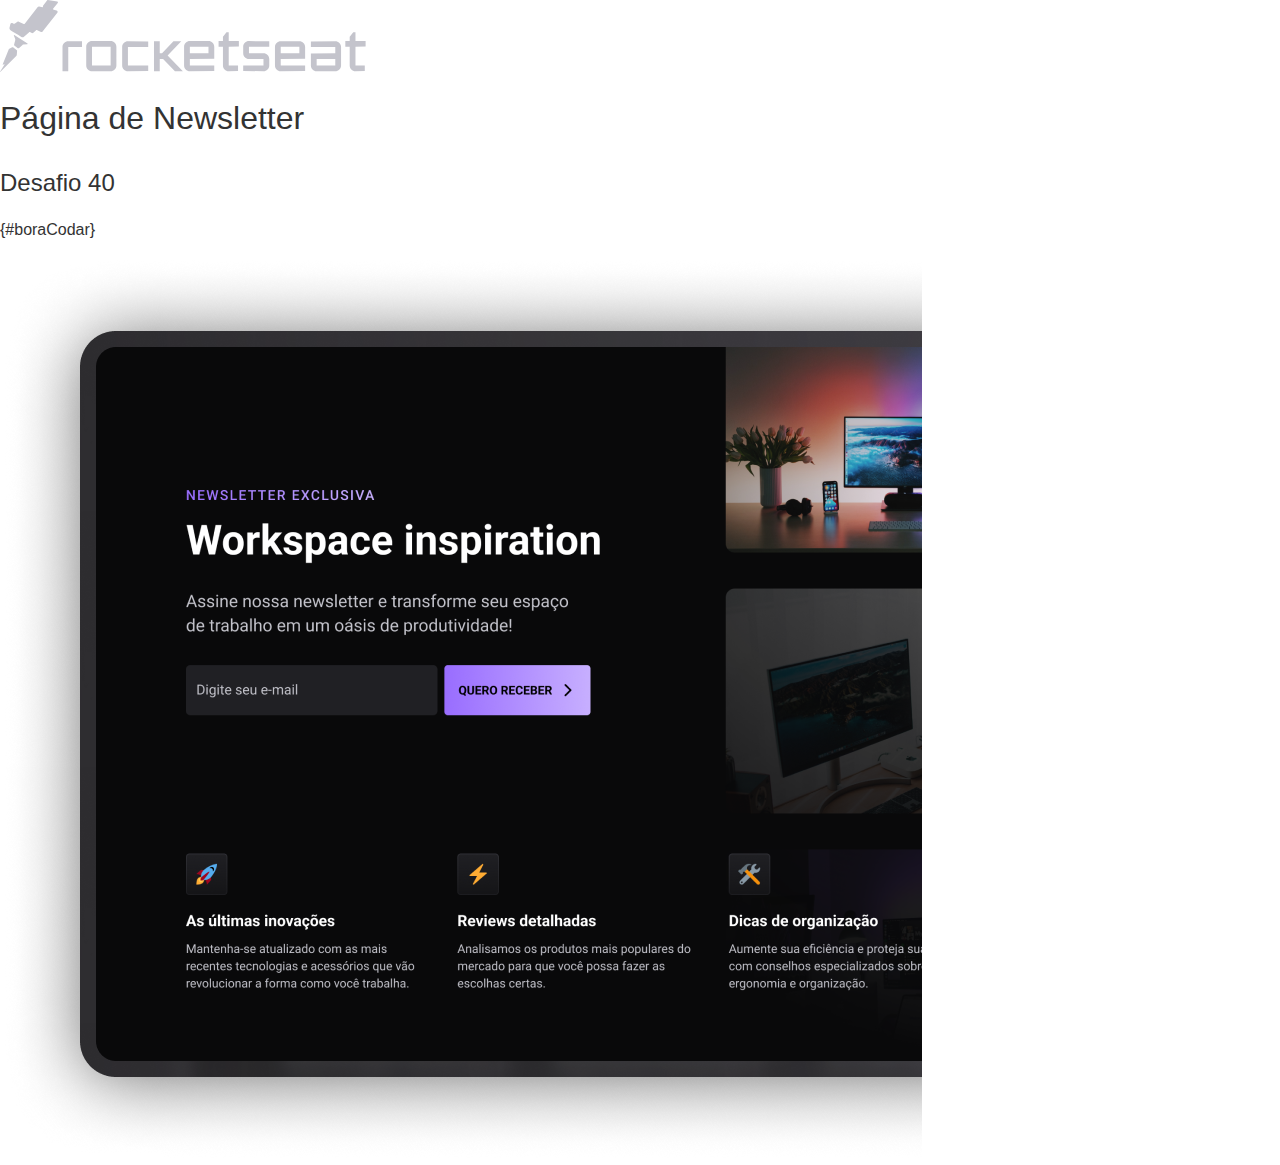
==== index.html @ 13a37bc6 "feat: update HTMLStructure" ====
<!DOCTYPE html>
<html lang="en">
<head>
    <meta charset="UTF-8">
    <meta name="viewport" content="width=device-width, initial-scale=1.0">
    <title>Newsletter - Desafio 40 (Community)</title>
    <link rel="stylesheet" href="./assets/css/index.css">
</head>
<body>
    <main>
        <Secttion class="cover">
            <div class="col">
                <div class="logo">
                    <svg xmlns="http://www.w3.org/2000/svg" width="58" height="72" viewBox="0 0 58 72" fill="none">
                        <path d="M57.2499 1.40093L47.8796 0.0147489C47.6024 -0.0406986 47.3251 0.0701895 47.2143 0.181084L43.2222 5.39314C42.945 5.72582 42.8895 6.1694 43.0004 6.55754C43.1113 6.94567 42.7786 7.27836 42.3905 7.22291L39.1192 6.50209C38.6202 6.39119 38.0658 6.55755 37.7331 7.00113L24.7589 23.6353C24.5371 23.968 24.0935 24.0789 23.7054 23.9126L18.7708 21.6947C18.3272 21.4729 17.8282 21.5283 17.4401 21.8056L14.9451 23.5244C14.5569 23.8017 14.0025 23.8571 13.5589 23.6353L12.3391 23.0254C11.5629 22.6373 10.6203 23.0809 10.3985 23.9126L9.51141 27.8493C9.28963 28.7919 9.67775 29.7346 10.5094 30.2336L12.3946 31.398L18.4381 35.113L21.3767 36.9427C22.2084 37.4418 23.2619 37.3308 23.9827 36.7209L28.9173 32.396C29.3054 32.0634 29.9153 31.9525 30.3589 32.2297L31.8559 33.006C32.3549 33.2832 32.9648 33.1723 33.3529 32.7842L35.848 30.4554C36.2361 30.0672 36.846 30.0118 37.2895 30.2336L41.0044 31.9525C41.5588 32.2297 42.2242 32.0634 42.6123 31.5643L44.3311 29.3464L57.3607 12.6568C57.9706 11.8805 57.5825 10.7161 56.5845 10.4943L53.7014 9.82893C53.0915 9.71804 52.8142 8.94178 53.2578 8.4982L57.7489 2.898C58.1924 2.23264 57.9152 1.51183 57.2499 1.40093Z" fill="#C4C4CC"/>
                        <path d="M14.2797 35.002C14.0025 34.8356 13.7253 35.1129 13.8362 35.3901L15.2223 39.0496C15.3332 39.3269 15.3332 39.6041 15.2777 39.8814L14.0579 44.6498C14.0025 44.9825 14.1134 45.3152 14.3352 45.4815L17.8282 48.1985C18.1609 48.4203 18.6045 48.4203 18.8817 48.143L22.5411 44.9271C22.7629 44.7607 23.0401 44.6498 23.2619 44.5944L27.4203 44.1508C27.6975 44.0954 27.8084 43.7072 27.5312 43.5409L14.2797 35.002Z" fill="#C4C4CC"/>
                        <path d="M13.0599 47.3113C12.8381 47.145 12.5054 47.0895 12.2282 47.2004L9.28961 48.642C9.12327 48.6975 9.01237 48.8638 8.90148 49.0302L2.63616 64.5C2.63616 64.5555 2.63616 64.5554 2.63616 64.6109C2.69161 64.6663 2.74705 64.7218 2.85794 64.7218L4.29952 64.1673C4.35497 64.1673 4.41041 64.1673 4.46585 64.1673C4.5213 64.2228 4.57675 64.3337 4.5213 64.3891L0.030222 71.7636C-0.0806688 71.93 0.141118 72.0963 0.252008 71.93L16.4975 55.6284C16.6638 55.4621 16.7193 55.2958 16.7747 55.074L17.1074 50.8599C17.1074 50.5827 16.9965 50.3609 16.8302 50.1946L13.0599 47.3113Z" fill="#C4C4CC"/>
                      </svg>
                      <svg xmlns="http://www.w3.org/2000/svg" width="304" height="40" viewBox="0 0 304 40" fill="none">
                        <path fill-rule="evenodd" clip-rule="evenodd" d="M303.617 14.5739L293.471 14.7403V33.4261H302.786V38.9154L293.471 39.1926C290.255 39.1926 287.704 36.5866 287.704 33.4261V14.7403L283.324 14.7957V9.02921H287.704V4.64887L291.253 0.268524H293.471V9.08466H303.617V14.5739ZM164.505 0.324004H166.723V9.08471H176.869V14.574L166.723 14.7403V33.4815H176.037V38.9709L166.723 39.2481C163.507 39.2481 160.956 36.6421 160.956 33.4815V14.7958L156.576 14.8512V9.08471H160.956V4.70436L164.505 0.324004ZM54.3904 14.8512V24.1663V33.4815C54.3904 36.6974 51.7845 39.248 48.6241 39.248H39.3092H29.9944C26.7786 39.248 24.2281 36.642 24.2281 33.4815V24.1663V14.8512C24.2281 11.6352 26.834 9.08465 29.9944 9.08465H39.3092H48.6241C51.8399 9.08465 54.3904 11.6907 54.3904 14.8512ZM48.6241 33.4815V24.1663V14.8512H39.3092H29.9944V24.1663V33.4815H39.3092H48.6241ZM0.497437 14.9069C0.497437 11.691 3.10337 9.1404 6.26375 9.1404H13.139H20.0142V14.9069H13.139H6.26375V27.1054V39.3038H0.497437V27.1054V14.9069ZM65.9229 9.1404C62.7625 9.1404 60.1566 11.691 60.1566 14.9069V24.2221V33.5373C60.1566 36.6978 62.7071 39.3038 65.9229 39.3038L86.2159 39.0265V33.5373H65.9229V24.2221V14.9069H86.2159V9.41764L65.9229 9.1404ZM111.444 9.1404H119.261L105.622 23.5013L120.869 39.2483H112.941L101.075 27.0499H100.632H97.7486V39.2483H91.9823V24.1666V9.1404H97.7486V21.2834H100.022L111.444 9.1404ZM127.855 33.4815V27.0496L152.251 26.7724V21.2831V14.8512C152.251 11.6907 149.701 9.08465 146.485 9.08465H137.17H127.855C124.695 9.08465 122.089 11.6352 122.089 14.8512V24.1663V33.4815C122.089 36.642 124.64 39.248 127.855 39.248L152.251 38.9708V33.4815H127.855ZM127.855 14.8512H137.17H146.485V21.2831H140.053H127.855V14.8512ZM207.253 27.0496C207.253 23.8891 204.703 21.2831 201.487 21.2831H194.223H186.96V14.8512H207.253V9.36188L186.96 9.08465C183.8 9.08465 181.194 11.6352 181.194 14.8512V21.2831C181.194 24.4436 183.744 27.0496 186.96 27.0496H194.223H201.487V33.4815H181.194V38.9708L201.487 39.248C204.647 39.248 207.253 36.6974 207.253 33.4815V27.0496ZM228.045 9.1404H237.36C240.576 9.1404 243.126 11.691 243.126 14.9069V21.3388V26.8281L218.73 27.1054V33.5373H243.126V39.0265L218.73 39.3038C215.514 39.3038 212.964 36.6978 212.964 33.5373V24.2221V14.9069C212.964 11.691 215.57 9.1404 218.73 9.1404H228.045ZM218.73 14.8515V21.2834H237.36V14.8515H228.045H218.73ZM273.289 9.1404L248.893 9.41764V14.9069H273.289V21.3388L248.893 21.6161V27.1054V33.5373C248.893 36.6978 251.443 39.3038 254.659 39.3038H263.974H273.289C276.449 39.3038 279.055 36.7532 279.055 33.5373V24.2221V14.9069C279 11.691 276.449 9.1404 273.289 9.1404ZM273.289 33.4818H263.974H254.659V27.0499H273.289V33.4818Z" fill="#C4C4CC"/>
                      </svg>
                    <h2></h2>
                </div>
                <div class="title">
                    <h1>Página de Newsletter</h1>
                    <h2>Desafio 40</h2>
                </div>
                <div class="tag">
                    <p>{#boraCodar}</p>
                </div>
            </div>
            <div class="col">
                <img src="./assets/img/Image.png" alt="" srcset="">
            </div>
        </Secttion>

    </main>
</body>
</html>
---- assets/css/index.css ----
/* CSS reset */

* {
    margin: 0;
    padding: 0;
    box-sizing: border-box;
  }
  
  html, body {
    font-size: 16px;
    font-family: sans-serif;
    color: #333;
  }
  
  h1, h2, h3, h4, h5, h6 {
    font-family: inherit;
    font-weight: inherit;
    margin: 0 0 1em 0;
  }
  
  p {
    margin: 0 0 1em 0;
  }
  
  ul, ol {
    list-style: none;
    padding: 0;
  }
  
  li {
    margin: 0 0 1em 0;
  }
  
  a {
    text-decoration: none;
    color: inherit;
  }
  
  img {
    max-width: 100%;
    height: auto;
  }
  
  @import url("./cover.css");
  @import url("./about.css");
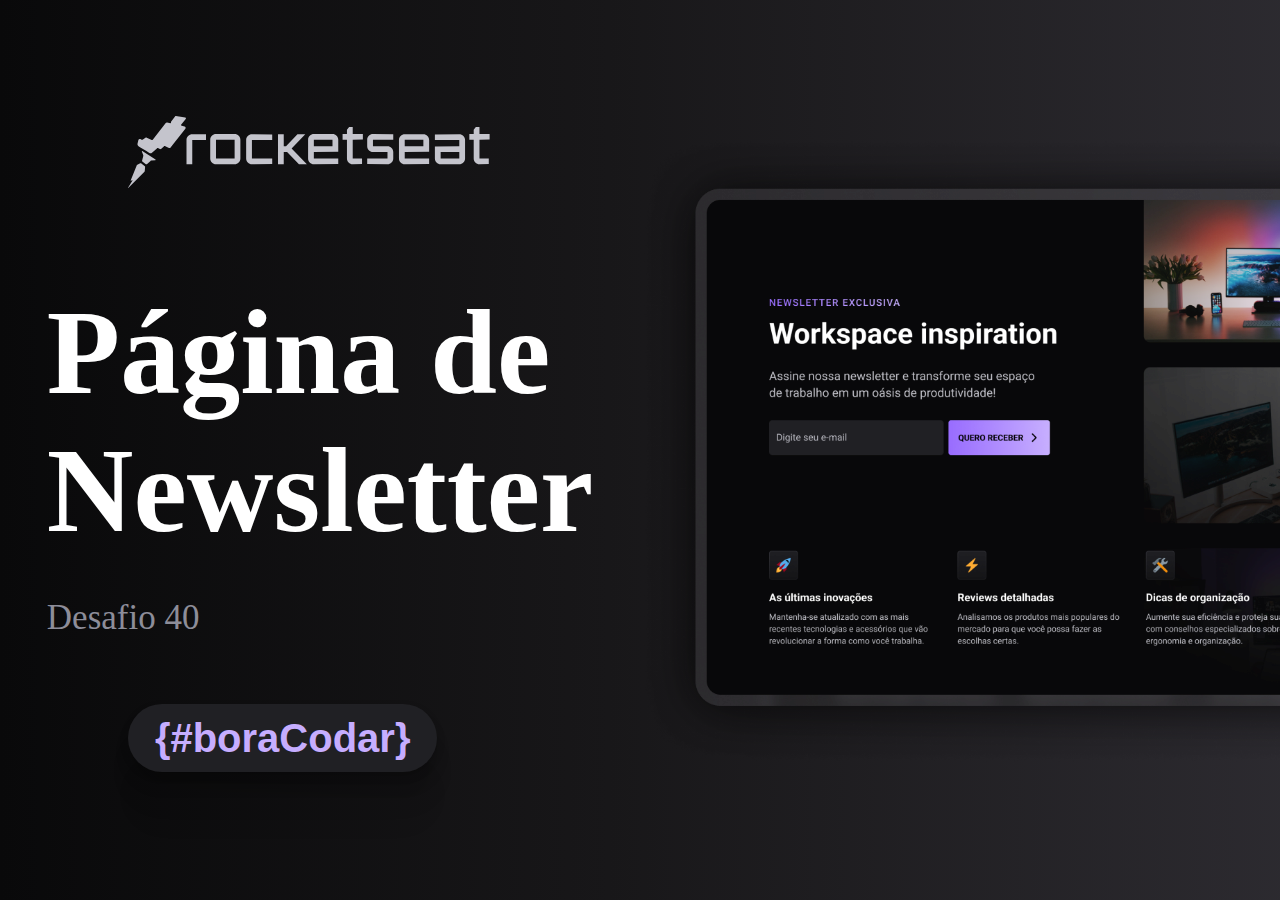
==== commit 897c05b4: "Merge pull request #3 from RodriguesFundo/feat/cover-CSS" ====
--- a/index.html
+++ b/index.html
@@ -8,31 +8,38 @@
 </head>
 <body>
     <main>
-        <Secttion class="cover">
+        <section class="cover">
             <div class="col">
-                <div class="logo">
-                    <svg xmlns="http://www.w3.org/2000/svg" width="58" height="72" viewBox="0 0 58 72" fill="none">
-                        <path d="M57.2499 1.40093L47.8796 0.0147489C47.6024 -0.0406986 47.3251 0.0701895 47.2143 0.181084L43.2222 5.39314C42.945 5.72582 42.8895 6.1694 43.0004 6.55754C43.1113 6.94567 42.7786 7.27836 42.3905 7.22291L39.1192 6.50209C38.6202 6.39119 38.0658 6.55755 37.7331 7.00113L24.7589 23.6353C24.5371 23.968 24.0935 24.0789 23.7054 23.9126L18.7708 21.6947C18.3272 21.4729 17.8282 21.5283 17.4401 21.8056L14.9451 23.5244C14.5569 23.8017 14.0025 23.8571 13.5589 23.6353L12.3391 23.0254C11.5629 22.6373 10.6203 23.0809 10.3985 23.9126L9.51141 27.8493C9.28963 28.7919 9.67775 29.7346 10.5094 30.2336L12.3946 31.398L18.4381 35.113L21.3767 36.9427C22.2084 37.4418 23.2619 37.3308 23.9827 36.7209L28.9173 32.396C29.3054 32.0634 29.9153 31.9525 30.3589 32.2297L31.8559 33.006C32.3549 33.2832 32.9648 33.1723 33.3529 32.7842L35.848 30.4554C36.2361 30.0672 36.846 30.0118 37.2895 30.2336L41.0044 31.9525C41.5588 32.2297 42.2242 32.0634 42.6123 31.5643L44.3311 29.3464L57.3607 12.6568C57.9706 11.8805 57.5825 10.7161 56.5845 10.4943L53.7014 9.82893C53.0915 9.71804 52.8142 8.94178 53.2578 8.4982L57.7489 2.898C58.1924 2.23264 57.9152 1.51183 57.2499 1.40093Z" fill="#C4C4CC"/>
-                        <path d="M14.2797 35.002C14.0025 34.8356 13.7253 35.1129 13.8362 35.3901L15.2223 39.0496C15.3332 39.3269 15.3332 39.6041 15.2777 39.8814L14.0579 44.6498C14.0025 44.9825 14.1134 45.3152 14.3352 45.4815L17.8282 48.1985C18.1609 48.4203 18.6045 48.4203 18.8817 48.143L22.5411 44.9271C22.7629 44.7607 23.0401 44.6498 23.2619 44.5944L27.4203 44.1508C27.6975 44.0954 27.8084 43.7072 27.5312 43.5409L14.2797 35.002Z" fill="#C4C4CC"/>
-                        <path d="M13.0599 47.3113C12.8381 47.145 12.5054 47.0895 12.2282 47.2004L9.28961 48.642C9.12327 48.6975 9.01237 48.8638 8.90148 49.0302L2.63616 64.5C2.63616 64.5555 2.63616 64.5554 2.63616 64.6109C2.69161 64.6663 2.74705 64.7218 2.85794 64.7218L4.29952 64.1673C4.35497 64.1673 4.41041 64.1673 4.46585 64.1673C4.5213 64.2228 4.57675 64.3337 4.5213 64.3891L0.030222 71.7636C-0.0806688 71.93 0.141118 72.0963 0.252008 71.93L16.4975 55.6284C16.6638 55.4621 16.7193 55.2958 16.7747 55.074L17.1074 50.8599C17.1074 50.5827 16.9965 50.3609 16.8302 50.1946L13.0599 47.3113Z" fill="#C4C4CC"/>
-                      </svg>
-                      <svg xmlns="http://www.w3.org/2000/svg" width="304" height="40" viewBox="0 0 304 40" fill="none">
-                        <path fill-rule="evenodd" clip-rule="evenodd" d="M303.617 14.5739L293.471 14.7403V33.4261H302.786V38.9154L293.471 39.1926C290.255 39.1926 287.704 36.5866 287.704 33.4261V14.7403L283.324 14.7957V9.02921H287.704V4.64887L291.253 0.268524H293.471V9.08466H303.617V14.5739ZM164.505 0.324004H166.723V9.08471H176.869V14.574L166.723 14.7403V33.4815H176.037V38.9709L166.723 39.2481C163.507 39.2481 160.956 36.6421 160.956 33.4815V14.7958L156.576 14.8512V9.08471H160.956V4.70436L164.505 0.324004ZM54.3904 14.8512V24.1663V33.4815C54.3904 36.6974 51.7845 39.248 48.6241 39.248H39.3092H29.9944C26.7786 39.248 24.2281 36.642 24.2281 33.4815V24.1663V14.8512C24.2281 11.6352 26.834 9.08465 29.9944 9.08465H39.3092H48.6241C51.8399 9.08465 54.3904 11.6907 54.3904 14.8512ZM48.6241 33.4815V24.1663V14.8512H39.3092H29.9944V24.1663V33.4815H39.3092H48.6241ZM0.497437 14.9069C0.497437 11.691 3.10337 9.1404 6.26375 9.1404H13.139H20.0142V14.9069H13.139H6.26375V27.1054V39.3038H0.497437V27.1054V14.9069ZM65.9229 9.1404C62.7625 9.1404 60.1566 11.691 60.1566 14.9069V24.2221V33.5373C60.1566 36.6978 62.7071 39.3038 65.9229 39.3038L86.2159 39.0265V33.5373H65.9229V24.2221V14.9069H86.2159V9.41764L65.9229 9.1404ZM111.444 9.1404H119.261L105.622 23.5013L120.869 39.2483H112.941L101.075 27.0499H100.632H97.7486V39.2483H91.9823V24.1666V9.1404H97.7486V21.2834H100.022L111.444 9.1404ZM127.855 33.4815V27.0496L152.251 26.7724V21.2831V14.8512C152.251 11.6907 149.701 9.08465 146.485 9.08465H137.17H127.855C124.695 9.08465 122.089 11.6352 122.089 14.8512V24.1663V33.4815C122.089 36.642 124.64 39.248 127.855 39.248L152.251 38.9708V33.4815H127.855ZM127.855 14.8512H137.17H146.485V21.2831H140.053H127.855V14.8512ZM207.253 27.0496C207.253 23.8891 204.703 21.2831 201.487 21.2831H194.223H186.96V14.8512H207.253V9.36188L186.96 9.08465C183.8 9.08465 181.194 11.6352 181.194 14.8512V21.2831C181.194 24.4436 183.744 27.0496 186.96 27.0496H194.223H201.487V33.4815H181.194V38.9708L201.487 39.248C204.647 39.248 207.253 36.6974 207.253 33.4815V27.0496ZM228.045 9.1404H237.36C240.576 9.1404 243.126 11.691 243.126 14.9069V21.3388V26.8281L218.73 27.1054V33.5373H243.126V39.0265L218.73 39.3038C215.514 39.3038 212.964 36.6978 212.964 33.5373V24.2221V14.9069C212.964 11.691 215.57 9.1404 218.73 9.1404H228.045ZM218.73 14.8515V21.2834H237.36V14.8515H228.045H218.73ZM273.289 9.1404L248.893 9.41764V14.9069H273.289V21.3388L248.893 21.6161V27.1054V33.5373C248.893 36.6978 251.443 39.3038 254.659 39.3038H263.974H273.289C276.449 39.3038 279.055 36.7532 279.055 33.5373V24.2221V14.9069C279 11.691 276.449 9.1404 273.289 9.1404ZM273.289 33.4818H263.974H254.659V27.0499H273.289V33.4818Z" fill="#C4C4CC"/>
-                      </svg>
-                    <h2></h2>
-                </div>
-                <div class="title">
-                    <h1>Página de Newsletter</h1>
-                    <h2>Desafio 40</h2>
-                </div>
-                <div class="tag">
-                    <p>{#boraCodar}</p>
+                <div class="info">
+                    <div class="logo">
+                        <svg xmlns="http://www.w3.org/2000/svg" width="58" height="72" viewBox="0 0 58 72" fill="none">
+                            <path d="M57.2499 1.40093L47.8796 0.0147489C47.6024 -0.0406986 47.3251 0.0701895 47.2143 0.181084L43.2222 5.39314C42.945 5.72582 42.8895 6.1694 43.0004 6.55754C43.1113 6.94567 42.7786 7.27836 42.3905 7.22291L39.1192 6.50209C38.6202 6.39119 38.0658 6.55755 37.7331 7.00113L24.7589 23.6353C24.5371 23.968 24.0935 24.0789 23.7054 23.9126L18.7708 21.6947C18.3272 21.4729 17.8282 21.5283 17.4401 21.8056L14.9451 23.5244C14.5569 23.8017 14.0025 23.8571 13.5589 23.6353L12.3391 23.0254C11.5629 22.6373 10.6203 23.0809 10.3985 23.9126L9.51141 27.8493C9.28963 28.7919 9.67775 29.7346 10.5094 30.2336L12.3946 31.398L18.4381 35.113L21.3767 36.9427C22.2084 37.4418 23.2619 37.3308 23.9827 36.7209L28.9173 32.396C29.3054 32.0634 29.9153 31.9525 30.3589 32.2297L31.8559 33.006C32.3549 33.2832 32.9648 33.1723 33.3529 32.7842L35.848 30.4554C36.2361 30.0672 36.846 30.0118 37.2895 30.2336L41.0044 31.9525C41.5588 32.2297 42.2242 32.0634 42.6123 31.5643L44.3311 29.3464L57.3607 12.6568C57.9706 11.8805 57.5825 10.7161 56.5845 10.4943L53.7014 9.82893C53.0915 9.71804 52.8142 8.94178 53.2578 8.4982L57.7489 2.898C58.1924 2.23264 57.9152 1.51183 57.2499 1.40093Z" fill="#C4C4CC"/>
+                            <path d="M14.2797 35.002C14.0025 34.8356 13.7253 35.1129 13.8362 35.3901L15.2223 39.0496C15.3332 39.3269 15.3332 39.6041 15.2777 39.8814L14.0579 44.6498C14.0025 44.9825 14.1134 45.3152 14.3352 45.4815L17.8282 48.1985C18.1609 48.4203 18.6045 48.4203 18.8817 48.143L22.5411 44.9271C22.7629 44.7607 23.0401 44.6498 23.2619 44.5944L27.4203 44.1508C27.6975 44.0954 27.8084 43.7072 27.5312 43.5409L14.2797 35.002Z" fill="#C4C4CC"/>
+                            <path d="M13.0599 47.3113C12.8381 47.145 12.5054 47.0895 12.2282 47.2004L9.28961 48.642C9.12327 48.6975 9.01237 48.8638 8.90148 49.0302L2.63616 64.5C2.63616 64.5555 2.63616 64.5554 2.63616 64.6109C2.69161 64.6663 2.74705 64.7218 2.85794 64.7218L4.29952 64.1673C4.35497 64.1673 4.41041 64.1673 4.46585 64.1673C4.5213 64.2228 4.57675 64.3337 4.5213 64.3891L0.030222 71.7636C-0.0806688 71.93 0.141118 72.0963 0.252008 71.93L16.4975 55.6284C16.6638 55.4621 16.7193 55.2958 16.7747 55.074L17.1074 50.8599C17.1074 50.5827 16.9965 50.3609 16.8302 50.1946L13.0599 47.3113Z" fill="#C4C4CC"/>
+                          </svg>
+                          <svg xmlns="http://www.w3.org/2000/svg" width="304" height="50" viewBox="0 2 304 50" fill="none">
+                            <path fill-rule="evenodd" clip-rule="evenodd" d="M303.617 14.5739L293.471 14.7403V33.4261H302.786V38.9154L293.471 39.1926C290.255 39.1926 287.704 36.5866 287.704 33.4261V14.7403L283.324 14.7957V9.02921H287.704V4.64887L291.253 0.268524H293.471V9.08466H303.617V14.5739ZM164.505 0.324004H166.723V9.08471H176.869V14.574L166.723 14.7403V33.4815H176.037V38.9709L166.723 39.2481C163.507 39.2481 160.956 36.6421 160.956 33.4815V14.7958L156.576 14.8512V9.08471H160.956V4.70436L164.505 0.324004ZM54.3904 14.8512V24.1663V33.4815C54.3904 36.6974 51.7845 39.248 48.6241 39.248H39.3092H29.9944C26.7786 39.248 24.2281 36.642 24.2281 33.4815V24.1663V14.8512C24.2281 11.6352 26.834 9.08465 29.9944 9.08465H39.3092H48.6241C51.8399 9.08465 54.3904 11.6907 54.3904 14.8512ZM48.6241 33.4815V24.1663V14.8512H39.3092H29.9944V24.1663V33.4815H39.3092H48.6241ZM0.497437 14.9069C0.497437 11.691 3.10337 9.1404 6.26375 9.1404H13.139H20.0142V14.9069H13.139H6.26375V27.1054V39.3038H0.497437V27.1054V14.9069ZM65.9229 9.1404C62.7625 9.1404 60.1566 11.691 60.1566 14.9069V24.2221V33.5373C60.1566 36.6978 62.7071 39.3038 65.9229 39.3038L86.2159 39.0265V33.5373H65.9229V24.2221V14.9069H86.2159V9.41764L65.9229 9.1404ZM111.444 9.1404H119.261L105.622 23.5013L120.869 39.2483H112.941L101.075 27.0499H100.632H97.7486V39.2483H91.9823V24.1666V9.1404H97.7486V21.2834H100.022L111.444 9.1404ZM127.855 33.4815V27.0496L152.251 26.7724V21.2831V14.8512C152.251 11.6907 149.701 9.08465 146.485 9.08465H137.17H127.855C124.695 9.08465 122.089 11.6352 122.089 14.8512V24.1663V33.4815C122.089 36.642 124.64 39.248 127.855 39.248L152.251 38.9708V33.4815H127.855ZM127.855 14.8512H137.17H146.485V21.2831H140.053H127.855V14.8512ZM207.253 27.0496C207.253 23.8891 204.703 21.2831 201.487 21.2831H194.223H186.96V14.8512H207.253V9.36188L186.96 9.08465C183.8 9.08465 181.194 11.6352 181.194 14.8512V21.2831C181.194 24.4436 183.744 27.0496 186.96 27.0496H194.223H201.487V33.4815H181.194V38.9708L201.487 39.248C204.647 39.248 207.253 36.6974 207.253 33.4815V27.0496ZM228.045 9.1404H237.36C240.576 9.1404 243.126 11.691 243.126 14.9069V21.3388V26.8281L218.73 27.1054V33.5373H243.126V39.0265L218.73 39.3038C215.514 39.3038 212.964 36.6978 212.964 33.5373V24.2221V14.9069C212.964 11.691 215.57 9.1404 218.73 9.1404H228.045ZM218.73 14.8515V21.2834H237.36V14.8515H228.045H218.73ZM273.289 9.1404L248.893 9.41764V14.9069H273.289V21.3388L248.893 21.6161V27.1054V33.5373C248.893 36.6978 251.443 39.3038 254.659 39.3038H263.974H273.289C276.449 39.3038 279.055 36.7532 279.055 33.5373V24.2221V14.9069C279 11.691 276.449 9.1404 273.289 9.1404ZM273.289 33.4818H263.974H254.659V27.0499H273.289V33.4818Z" fill="#C4C4CC"/>
+                          </svg>
+                        <h2></h2>
+                    </div>
+                    <div class="title">
+                        <h1>Página de Newsletter</h1>
+                        <h2>Desafio 40</h2>
+                    </div>
+                    <div class="tag">
+                        <p>{#boraCodar}</p>
+                    </div>
                 </div>
             </div>
             <div class="col">
-                <img src="./assets/img/Image.png" alt="" srcset="">
+                <div class="image-container">
+                    <img class="image" src="./assets/img/Image.png" alt="Newsletter">
+                    <img class="image image-bottom" src="./assets/img/Image.png" alt="Newsletter">
+                </div>
+
+
             </div>
-        </Secttion>
+        </section>
 
     </main>
 </body>
--- a/assets/css/index.css
+++ b/assets/css/index.css
@@ -1,46 +1,3 @@
-/* CSS reset */
-
-* {
-    margin: 0;
-    padding: 0;
-    box-sizing: border-box;
-  }
-  
-  html, body {
-    font-size: 16px;
-    font-family: sans-serif;
-    color: #333;
-  }
-  
-  h1, h2, h3, h4, h5, h6 {
-    font-family: inherit;
-    font-weight: inherit;
-    margin: 0 0 1em 0;
-  }
-  
-  p {
-    margin: 0 0 1em 0;
-  }
-  
-  ul, ol {
-    list-style: none;
-    padding: 0;
-  }
-  
-  li {
-    margin: 0 0 1em 0;
-  }
-  
-  a {
-    text-decoration: none;
-    color: inherit;
-  }
-  
-  img {
-    max-width: 100%;
-    height: auto;
-  }
-  
-  @import url("./cover.css");
-  @import url("./about.css");
-
+@import url("./reset.css");
+@import url("./cover.css");
+@import url("./about.css");
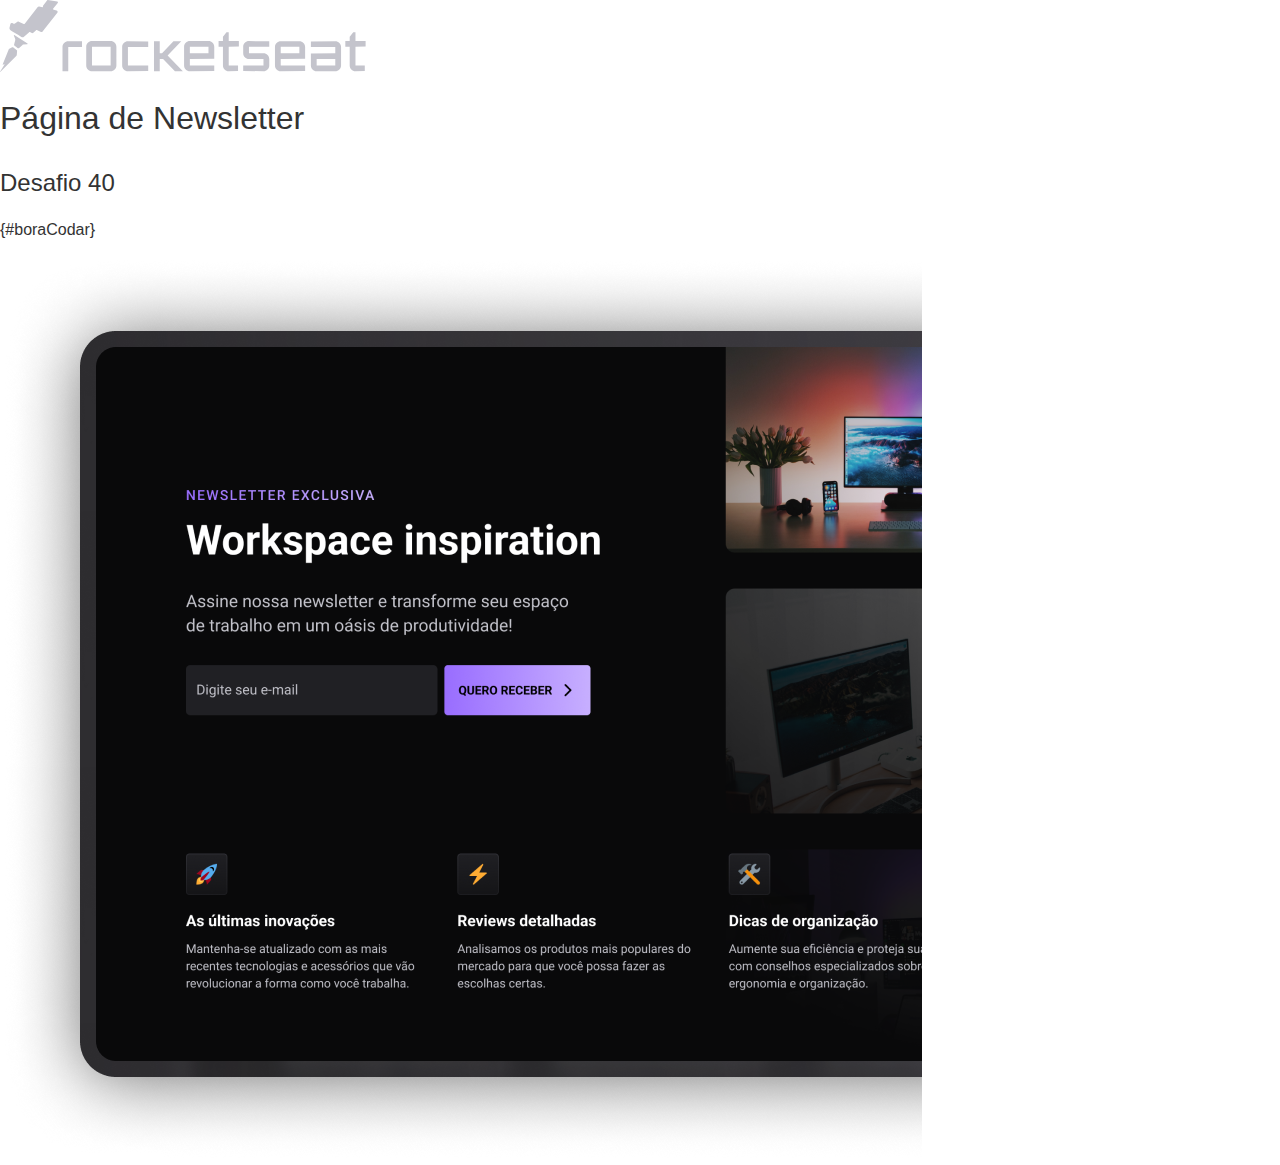
==== commit 70302658: "feat: update HTMLStructure" ====
--- a/index.html
+++ b/index.html
@@ -8,38 +8,31 @@
 </head>
 <body>
     <main>
-        <section class="cover">
+        <Secttion class="cover">
             <div class="col">
-                <div class="info">
-                    <div class="logo">
-                        <svg xmlns="http://www.w3.org/2000/svg" width="58" height="72" viewBox="0 0 58 72" fill="none">
-                            <path d="M57.2499 1.40093L47.8796 0.0147489C47.6024 -0.0406986 47.3251 0.0701895 47.2143 0.181084L43.2222 5.39314C42.945 5.72582 42.8895 6.1694 43.0004 6.55754C43.1113 6.94567 42.7786 7.27836 42.3905 7.22291L39.1192 6.50209C38.6202 6.39119 38.0658 6.55755 37.7331 7.00113L24.7589 23.6353C24.5371 23.968 24.0935 24.0789 23.7054 23.9126L18.7708 21.6947C18.3272 21.4729 17.8282 21.5283 17.4401 21.8056L14.9451 23.5244C14.5569 23.8017 14.0025 23.8571 13.5589 23.6353L12.3391 23.0254C11.5629 22.6373 10.6203 23.0809 10.3985 23.9126L9.51141 27.8493C9.28963 28.7919 9.67775 29.7346 10.5094 30.2336L12.3946 31.398L18.4381 35.113L21.3767 36.9427C22.2084 37.4418 23.2619 37.3308 23.9827 36.7209L28.9173 32.396C29.3054 32.0634 29.9153 31.9525 30.3589 32.2297L31.8559 33.006C32.3549 33.2832 32.9648 33.1723 33.3529 32.7842L35.848 30.4554C36.2361 30.0672 36.846 30.0118 37.2895 30.2336L41.0044 31.9525C41.5588 32.2297 42.2242 32.0634 42.6123 31.5643L44.3311 29.3464L57.3607 12.6568C57.9706 11.8805 57.5825 10.7161 56.5845 10.4943L53.7014 9.82893C53.0915 9.71804 52.8142 8.94178 53.2578 8.4982L57.7489 2.898C58.1924 2.23264 57.9152 1.51183 57.2499 1.40093Z" fill="#C4C4CC"/>
-                            <path d="M14.2797 35.002C14.0025 34.8356 13.7253 35.1129 13.8362 35.3901L15.2223 39.0496C15.3332 39.3269 15.3332 39.6041 15.2777 39.8814L14.0579 44.6498C14.0025 44.9825 14.1134 45.3152 14.3352 45.4815L17.8282 48.1985C18.1609 48.4203 18.6045 48.4203 18.8817 48.143L22.5411 44.9271C22.7629 44.7607 23.0401 44.6498 23.2619 44.5944L27.4203 44.1508C27.6975 44.0954 27.8084 43.7072 27.5312 43.5409L14.2797 35.002Z" fill="#C4C4CC"/>
-                            <path d="M13.0599 47.3113C12.8381 47.145 12.5054 47.0895 12.2282 47.2004L9.28961 48.642C9.12327 48.6975 9.01237 48.8638 8.90148 49.0302L2.63616 64.5C2.63616 64.5555 2.63616 64.5554 2.63616 64.6109C2.69161 64.6663 2.74705 64.7218 2.85794 64.7218L4.29952 64.1673C4.35497 64.1673 4.41041 64.1673 4.46585 64.1673C4.5213 64.2228 4.57675 64.3337 4.5213 64.3891L0.030222 71.7636C-0.0806688 71.93 0.141118 72.0963 0.252008 71.93L16.4975 55.6284C16.6638 55.4621 16.7193 55.2958 16.7747 55.074L17.1074 50.8599C17.1074 50.5827 16.9965 50.3609 16.8302 50.1946L13.0599 47.3113Z" fill="#C4C4CC"/>
-                          </svg>
-                          <svg xmlns="http://www.w3.org/2000/svg" width="304" height="50" viewBox="0 2 304 50" fill="none">
-                            <path fill-rule="evenodd" clip-rule="evenodd" d="M303.617 14.5739L293.471 14.7403V33.4261H302.786V38.9154L293.471 39.1926C290.255 39.1926 287.704 36.5866 287.704 33.4261V14.7403L283.324 14.7957V9.02921H287.704V4.64887L291.253 0.268524H293.471V9.08466H303.617V14.5739ZM164.505 0.324004H166.723V9.08471H176.869V14.574L166.723 14.7403V33.4815H176.037V38.9709L166.723 39.2481C163.507 39.2481 160.956 36.6421 160.956 33.4815V14.7958L156.576 14.8512V9.08471H160.956V4.70436L164.505 0.324004ZM54.3904 14.8512V24.1663V33.4815C54.3904 36.6974 51.7845 39.248 48.6241 39.248H39.3092H29.9944C26.7786 39.248 24.2281 36.642 24.2281 33.4815V24.1663V14.8512C24.2281 11.6352 26.834 9.08465 29.9944 9.08465H39.3092H48.6241C51.8399 9.08465 54.3904 11.6907 54.3904 14.8512ZM48.6241 33.4815V24.1663V14.8512H39.3092H29.9944V24.1663V33.4815H39.3092H48.6241ZM0.497437 14.9069C0.497437 11.691 3.10337 9.1404 6.26375 9.1404H13.139H20.0142V14.9069H13.139H6.26375V27.1054V39.3038H0.497437V27.1054V14.9069ZM65.9229 9.1404C62.7625 9.1404 60.1566 11.691 60.1566 14.9069V24.2221V33.5373C60.1566 36.6978 62.7071 39.3038 65.9229 39.3038L86.2159 39.0265V33.5373H65.9229V24.2221V14.9069H86.2159V9.41764L65.9229 9.1404ZM111.444 9.1404H119.261L105.622 23.5013L120.869 39.2483H112.941L101.075 27.0499H100.632H97.7486V39.2483H91.9823V24.1666V9.1404H97.7486V21.2834H100.022L111.444 9.1404ZM127.855 33.4815V27.0496L152.251 26.7724V21.2831V14.8512C152.251 11.6907 149.701 9.08465 146.485 9.08465H137.17H127.855C124.695 9.08465 122.089 11.6352 122.089 14.8512V24.1663V33.4815C122.089 36.642 124.64 39.248 127.855 39.248L152.251 38.9708V33.4815H127.855ZM127.855 14.8512H137.17H146.485V21.2831H140.053H127.855V14.8512ZM207.253 27.0496C207.253 23.8891 204.703 21.2831 201.487 21.2831H194.223H186.96V14.8512H207.253V9.36188L186.96 9.08465C183.8 9.08465 181.194 11.6352 181.194 14.8512V21.2831C181.194 24.4436 183.744 27.0496 186.96 27.0496H194.223H201.487V33.4815H181.194V38.9708L201.487 39.248C204.647 39.248 207.253 36.6974 207.253 33.4815V27.0496ZM228.045 9.1404H237.36C240.576 9.1404 243.126 11.691 243.126 14.9069V21.3388V26.8281L218.73 27.1054V33.5373H243.126V39.0265L218.73 39.3038C215.514 39.3038 212.964 36.6978 212.964 33.5373V24.2221V14.9069C212.964 11.691 215.57 9.1404 218.73 9.1404H228.045ZM218.73 14.8515V21.2834H237.36V14.8515H228.045H218.73ZM273.289 9.1404L248.893 9.41764V14.9069H273.289V21.3388L248.893 21.6161V27.1054V33.5373C248.893 36.6978 251.443 39.3038 254.659 39.3038H263.974H273.289C276.449 39.3038 279.055 36.7532 279.055 33.5373V24.2221V14.9069C279 11.691 276.449 9.1404 273.289 9.1404ZM273.289 33.4818H263.974H254.659V27.0499H273.289V33.4818Z" fill="#C4C4CC"/>
-                          </svg>
-                        <h2></h2>
-                    </div>
-                    <div class="title">
-                        <h1>Página de Newsletter</h1>
-                        <h2>Desafio 40</h2>
-                    </div>
-                    <div class="tag">
-                        <p>{#boraCodar}</p>
-                    </div>
+                <div class="logo">
+                    <svg xmlns="http://www.w3.org/2000/svg" width="58" height="72" viewBox="0 0 58 72" fill="none">
+                        <path d="M57.2499 1.40093L47.8796 0.0147489C47.6024 -0.0406986 47.3251 0.0701895 47.2143 0.181084L43.2222 5.39314C42.945 5.72582 42.8895 6.1694 43.0004 6.55754C43.1113 6.94567 42.7786 7.27836 42.3905 7.22291L39.1192 6.50209C38.6202 6.39119 38.0658 6.55755 37.7331 7.00113L24.7589 23.6353C24.5371 23.968 24.0935 24.0789 23.7054 23.9126L18.7708 21.6947C18.3272 21.4729 17.8282 21.5283 17.4401 21.8056L14.9451 23.5244C14.5569 23.8017 14.0025 23.8571 13.5589 23.6353L12.3391 23.0254C11.5629 22.6373 10.6203 23.0809 10.3985 23.9126L9.51141 27.8493C9.28963 28.7919 9.67775 29.7346 10.5094 30.2336L12.3946 31.398L18.4381 35.113L21.3767 36.9427C22.2084 37.4418 23.2619 37.3308 23.9827 36.7209L28.9173 32.396C29.3054 32.0634 29.9153 31.9525 30.3589 32.2297L31.8559 33.006C32.3549 33.2832 32.9648 33.1723 33.3529 32.7842L35.848 30.4554C36.2361 30.0672 36.846 30.0118 37.2895 30.2336L41.0044 31.9525C41.5588 32.2297 42.2242 32.0634 42.6123 31.5643L44.3311 29.3464L57.3607 12.6568C57.9706 11.8805 57.5825 10.7161 56.5845 10.4943L53.7014 9.82893C53.0915 9.71804 52.8142 8.94178 53.2578 8.4982L57.7489 2.898C58.1924 2.23264 57.9152 1.51183 57.2499 1.40093Z" fill="#C4C4CC"/>
+                        <path d="M14.2797 35.002C14.0025 34.8356 13.7253 35.1129 13.8362 35.3901L15.2223 39.0496C15.3332 39.3269 15.3332 39.6041 15.2777 39.8814L14.0579 44.6498C14.0025 44.9825 14.1134 45.3152 14.3352 45.4815L17.8282 48.1985C18.1609 48.4203 18.6045 48.4203 18.8817 48.143L22.5411 44.9271C22.7629 44.7607 23.0401 44.6498 23.2619 44.5944L27.4203 44.1508C27.6975 44.0954 27.8084 43.7072 27.5312 43.5409L14.2797 35.002Z" fill="#C4C4CC"/>
+                        <path d="M13.0599 47.3113C12.8381 47.145 12.5054 47.0895 12.2282 47.2004L9.28961 48.642C9.12327 48.6975 9.01237 48.8638 8.90148 49.0302L2.63616 64.5C2.63616 64.5555 2.63616 64.5554 2.63616 64.6109C2.69161 64.6663 2.74705 64.7218 2.85794 64.7218L4.29952 64.1673C4.35497 64.1673 4.41041 64.1673 4.46585 64.1673C4.5213 64.2228 4.57675 64.3337 4.5213 64.3891L0.030222 71.7636C-0.0806688 71.93 0.141118 72.0963 0.252008 71.93L16.4975 55.6284C16.6638 55.4621 16.7193 55.2958 16.7747 55.074L17.1074 50.8599C17.1074 50.5827 16.9965 50.3609 16.8302 50.1946L13.0599 47.3113Z" fill="#C4C4CC"/>
+                      </svg>
+                      <svg xmlns="http://www.w3.org/2000/svg" width="304" height="40" viewBox="0 0 304 40" fill="none">
+                        <path fill-rule="evenodd" clip-rule="evenodd" d="M303.617 14.5739L293.471 14.7403V33.4261H302.786V38.9154L293.471 39.1926C290.255 39.1926 287.704 36.5866 287.704 33.4261V14.7403L283.324 14.7957V9.02921H287.704V4.64887L291.253 0.268524H293.471V9.08466H303.617V14.5739ZM164.505 0.324004H166.723V9.08471H176.869V14.574L166.723 14.7403V33.4815H176.037V38.9709L166.723 39.2481C163.507 39.2481 160.956 36.6421 160.956 33.4815V14.7958L156.576 14.8512V9.08471H160.956V4.70436L164.505 0.324004ZM54.3904 14.8512V24.1663V33.4815C54.3904 36.6974 51.7845 39.248 48.6241 39.248H39.3092H29.9944C26.7786 39.248 24.2281 36.642 24.2281 33.4815V24.1663V14.8512C24.2281 11.6352 26.834 9.08465 29.9944 9.08465H39.3092H48.6241C51.8399 9.08465 54.3904 11.6907 54.3904 14.8512ZM48.6241 33.4815V24.1663V14.8512H39.3092H29.9944V24.1663V33.4815H39.3092H48.6241ZM0.497437 14.9069C0.497437 11.691 3.10337 9.1404 6.26375 9.1404H13.139H20.0142V14.9069H13.139H6.26375V27.1054V39.3038H0.497437V27.1054V14.9069ZM65.9229 9.1404C62.7625 9.1404 60.1566 11.691 60.1566 14.9069V24.2221V33.5373C60.1566 36.6978 62.7071 39.3038 65.9229 39.3038L86.2159 39.0265V33.5373H65.9229V24.2221V14.9069H86.2159V9.41764L65.9229 9.1404ZM111.444 9.1404H119.261L105.622 23.5013L120.869 39.2483H112.941L101.075 27.0499H100.632H97.7486V39.2483H91.9823V24.1666V9.1404H97.7486V21.2834H100.022L111.444 9.1404ZM127.855 33.4815V27.0496L152.251 26.7724V21.2831V14.8512C152.251 11.6907 149.701 9.08465 146.485 9.08465H137.17H127.855C124.695 9.08465 122.089 11.6352 122.089 14.8512V24.1663V33.4815C122.089 36.642 124.64 39.248 127.855 39.248L152.251 38.9708V33.4815H127.855ZM127.855 14.8512H137.17H146.485V21.2831H140.053H127.855V14.8512ZM207.253 27.0496C207.253 23.8891 204.703 21.2831 201.487 21.2831H194.223H186.96V14.8512H207.253V9.36188L186.96 9.08465C183.8 9.08465 181.194 11.6352 181.194 14.8512V21.2831C181.194 24.4436 183.744 27.0496 186.96 27.0496H194.223H201.487V33.4815H181.194V38.9708L201.487 39.248C204.647 39.248 207.253 36.6974 207.253 33.4815V27.0496ZM228.045 9.1404H237.36C240.576 9.1404 243.126 11.691 243.126 14.9069V21.3388V26.8281L218.73 27.1054V33.5373H243.126V39.0265L218.73 39.3038C215.514 39.3038 212.964 36.6978 212.964 33.5373V24.2221V14.9069C212.964 11.691 215.57 9.1404 218.73 9.1404H228.045ZM218.73 14.8515V21.2834H237.36V14.8515H228.045H218.73ZM273.289 9.1404L248.893 9.41764V14.9069H273.289V21.3388L248.893 21.6161V27.1054V33.5373C248.893 36.6978 251.443 39.3038 254.659 39.3038H263.974H273.289C276.449 39.3038 279.055 36.7532 279.055 33.5373V24.2221V14.9069C279 11.691 276.449 9.1404 273.289 9.1404ZM273.289 33.4818H263.974H254.659V27.0499H273.289V33.4818Z" fill="#C4C4CC"/>
+                      </svg>
+                    <h2></h2>
+                </div>
+                <div class="title">
+                    <h1>Página de Newsletter</h1>
+                    <h2>Desafio 40</h2>
+                </div>
+                <div class="tag">
+                    <p>{#boraCodar}</p>
                 </div>
             </div>
             <div class="col">
-                <div class="image-container">
-                    <img class="image" src="./assets/img/Image.png" alt="Newsletter">
-                    <img class="image image-bottom" src="./assets/img/Image.png" alt="Newsletter">
-                </div>
-
-
+                <img src="./assets/img/Image.png" alt="" srcset="">
             </div>
-        </section>
+        </Secttion>
 
     </main>
 </body>
--- a/assets/css/index.css
+++ b/assets/css/index.css
@@ -1,3 +1,46 @@
-@import url("./reset.css");
-@import url("./cover.css");
-@import url("./about.css");
+/* CSS reset */
+
+* {
+    margin: 0;
+    padding: 0;
+    box-sizing: border-box;
+  }
+  
+  html, body {
+    font-size: 16px;
+    font-family: sans-serif;
+    color: #333;
+  }
+  
+  h1, h2, h3, h4, h5, h6 {
+    font-family: inherit;
+    font-weight: inherit;
+    margin: 0 0 1em 0;
+  }
+  
+  p {
+    margin: 0 0 1em 0;
+  }
+  
+  ul, ol {
+    list-style: none;
+    padding: 0;
+  }
+  
+  li {
+    margin: 0 0 1em 0;
+  }
+  
+  a {
+    text-decoration: none;
+    color: inherit;
+  }
+  
+  img {
+    max-width: 100%;
+    height: auto;
+  }
+  
+  @import url("./cover.css");
+  @import url("./about.css");
+
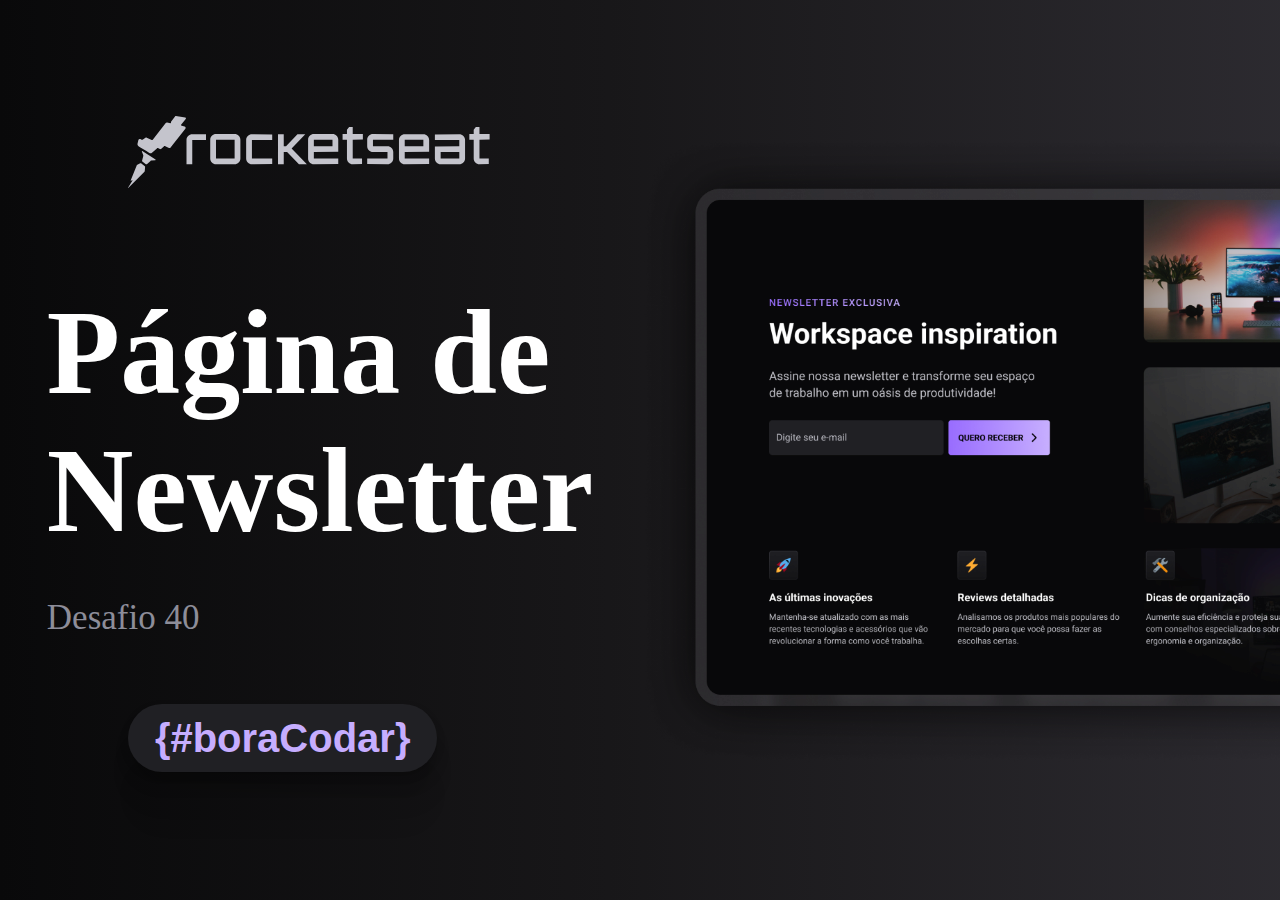
==== commit cd5328ef: "feat: adding css to cover" ====
--- a/index.html
+++ b/index.html
@@ -8,31 +8,38 @@
 </head>
 <body>
     <main>
-        <Secttion class="cover">
+        <section class="cover">
             <div class="col">
-                <div class="logo">
-                    <svg xmlns="http://www.w3.org/2000/svg" width="58" height="72" viewBox="0 0 58 72" fill="none">
-                        <path d="M57.2499 1.40093L47.8796 0.0147489C47.6024 -0.0406986 47.3251 0.0701895 47.2143 0.181084L43.2222 5.39314C42.945 5.72582 42.8895 6.1694 43.0004 6.55754C43.1113 6.94567 42.7786 7.27836 42.3905 7.22291L39.1192 6.50209C38.6202 6.39119 38.0658 6.55755 37.7331 7.00113L24.7589 23.6353C24.5371 23.968 24.0935 24.0789 23.7054 23.9126L18.7708 21.6947C18.3272 21.4729 17.8282 21.5283 17.4401 21.8056L14.9451 23.5244C14.5569 23.8017 14.0025 23.8571 13.5589 23.6353L12.3391 23.0254C11.5629 22.6373 10.6203 23.0809 10.3985 23.9126L9.51141 27.8493C9.28963 28.7919 9.67775 29.7346 10.5094 30.2336L12.3946 31.398L18.4381 35.113L21.3767 36.9427C22.2084 37.4418 23.2619 37.3308 23.9827 36.7209L28.9173 32.396C29.3054 32.0634 29.9153 31.9525 30.3589 32.2297L31.8559 33.006C32.3549 33.2832 32.9648 33.1723 33.3529 32.7842L35.848 30.4554C36.2361 30.0672 36.846 30.0118 37.2895 30.2336L41.0044 31.9525C41.5588 32.2297 42.2242 32.0634 42.6123 31.5643L44.3311 29.3464L57.3607 12.6568C57.9706 11.8805 57.5825 10.7161 56.5845 10.4943L53.7014 9.82893C53.0915 9.71804 52.8142 8.94178 53.2578 8.4982L57.7489 2.898C58.1924 2.23264 57.9152 1.51183 57.2499 1.40093Z" fill="#C4C4CC"/>
-                        <path d="M14.2797 35.002C14.0025 34.8356 13.7253 35.1129 13.8362 35.3901L15.2223 39.0496C15.3332 39.3269 15.3332 39.6041 15.2777 39.8814L14.0579 44.6498C14.0025 44.9825 14.1134 45.3152 14.3352 45.4815L17.8282 48.1985C18.1609 48.4203 18.6045 48.4203 18.8817 48.143L22.5411 44.9271C22.7629 44.7607 23.0401 44.6498 23.2619 44.5944L27.4203 44.1508C27.6975 44.0954 27.8084 43.7072 27.5312 43.5409L14.2797 35.002Z" fill="#C4C4CC"/>
-                        <path d="M13.0599 47.3113C12.8381 47.145 12.5054 47.0895 12.2282 47.2004L9.28961 48.642C9.12327 48.6975 9.01237 48.8638 8.90148 49.0302L2.63616 64.5C2.63616 64.5555 2.63616 64.5554 2.63616 64.6109C2.69161 64.6663 2.74705 64.7218 2.85794 64.7218L4.29952 64.1673C4.35497 64.1673 4.41041 64.1673 4.46585 64.1673C4.5213 64.2228 4.57675 64.3337 4.5213 64.3891L0.030222 71.7636C-0.0806688 71.93 0.141118 72.0963 0.252008 71.93L16.4975 55.6284C16.6638 55.4621 16.7193 55.2958 16.7747 55.074L17.1074 50.8599C17.1074 50.5827 16.9965 50.3609 16.8302 50.1946L13.0599 47.3113Z" fill="#C4C4CC"/>
-                      </svg>
-                      <svg xmlns="http://www.w3.org/2000/svg" width="304" height="40" viewBox="0 0 304 40" fill="none">
-                        <path fill-rule="evenodd" clip-rule="evenodd" d="M303.617 14.5739L293.471 14.7403V33.4261H302.786V38.9154L293.471 39.1926C290.255 39.1926 287.704 36.5866 287.704 33.4261V14.7403L283.324 14.7957V9.02921H287.704V4.64887L291.253 0.268524H293.471V9.08466H303.617V14.5739ZM164.505 0.324004H166.723V9.08471H176.869V14.574L166.723 14.7403V33.4815H176.037V38.9709L166.723 39.2481C163.507 39.2481 160.956 36.6421 160.956 33.4815V14.7958L156.576 14.8512V9.08471H160.956V4.70436L164.505 0.324004ZM54.3904 14.8512V24.1663V33.4815C54.3904 36.6974 51.7845 39.248 48.6241 39.248H39.3092H29.9944C26.7786 39.248 24.2281 36.642 24.2281 33.4815V24.1663V14.8512C24.2281 11.6352 26.834 9.08465 29.9944 9.08465H39.3092H48.6241C51.8399 9.08465 54.3904 11.6907 54.3904 14.8512ZM48.6241 33.4815V24.1663V14.8512H39.3092H29.9944V24.1663V33.4815H39.3092H48.6241ZM0.497437 14.9069C0.497437 11.691 3.10337 9.1404 6.26375 9.1404H13.139H20.0142V14.9069H13.139H6.26375V27.1054V39.3038H0.497437V27.1054V14.9069ZM65.9229 9.1404C62.7625 9.1404 60.1566 11.691 60.1566 14.9069V24.2221V33.5373C60.1566 36.6978 62.7071 39.3038 65.9229 39.3038L86.2159 39.0265V33.5373H65.9229V24.2221V14.9069H86.2159V9.41764L65.9229 9.1404ZM111.444 9.1404H119.261L105.622 23.5013L120.869 39.2483H112.941L101.075 27.0499H100.632H97.7486V39.2483H91.9823V24.1666V9.1404H97.7486V21.2834H100.022L111.444 9.1404ZM127.855 33.4815V27.0496L152.251 26.7724V21.2831V14.8512C152.251 11.6907 149.701 9.08465 146.485 9.08465H137.17H127.855C124.695 9.08465 122.089 11.6352 122.089 14.8512V24.1663V33.4815C122.089 36.642 124.64 39.248 127.855 39.248L152.251 38.9708V33.4815H127.855ZM127.855 14.8512H137.17H146.485V21.2831H140.053H127.855V14.8512ZM207.253 27.0496C207.253 23.8891 204.703 21.2831 201.487 21.2831H194.223H186.96V14.8512H207.253V9.36188L186.96 9.08465C183.8 9.08465 181.194 11.6352 181.194 14.8512V21.2831C181.194 24.4436 183.744 27.0496 186.96 27.0496H194.223H201.487V33.4815H181.194V38.9708L201.487 39.248C204.647 39.248 207.253 36.6974 207.253 33.4815V27.0496ZM228.045 9.1404H237.36C240.576 9.1404 243.126 11.691 243.126 14.9069V21.3388V26.8281L218.73 27.1054V33.5373H243.126V39.0265L218.73 39.3038C215.514 39.3038 212.964 36.6978 212.964 33.5373V24.2221V14.9069C212.964 11.691 215.57 9.1404 218.73 9.1404H228.045ZM218.73 14.8515V21.2834H237.36V14.8515H228.045H218.73ZM273.289 9.1404L248.893 9.41764V14.9069H273.289V21.3388L248.893 21.6161V27.1054V33.5373C248.893 36.6978 251.443 39.3038 254.659 39.3038H263.974H273.289C276.449 39.3038 279.055 36.7532 279.055 33.5373V24.2221V14.9069C279 11.691 276.449 9.1404 273.289 9.1404ZM273.289 33.4818H263.974H254.659V27.0499H273.289V33.4818Z" fill="#C4C4CC"/>
-                      </svg>
-                    <h2></h2>
-                </div>
-                <div class="title">
-                    <h1>Página de Newsletter</h1>
-                    <h2>Desafio 40</h2>
-                </div>
-                <div class="tag">
-                    <p>{#boraCodar}</p>
+                <div class="info">
+                    <div class="logo">
+                        <svg xmlns="http://www.w3.org/2000/svg" width="58" height="72" viewBox="0 0 58 72" fill="none">
+                            <path d="M57.2499 1.40093L47.8796 0.0147489C47.6024 -0.0406986 47.3251 0.0701895 47.2143 0.181084L43.2222 5.39314C42.945 5.72582 42.8895 6.1694 43.0004 6.55754C43.1113 6.94567 42.7786 7.27836 42.3905 7.22291L39.1192 6.50209C38.6202 6.39119 38.0658 6.55755 37.7331 7.00113L24.7589 23.6353C24.5371 23.968 24.0935 24.0789 23.7054 23.9126L18.7708 21.6947C18.3272 21.4729 17.8282 21.5283 17.4401 21.8056L14.9451 23.5244C14.5569 23.8017 14.0025 23.8571 13.5589 23.6353L12.3391 23.0254C11.5629 22.6373 10.6203 23.0809 10.3985 23.9126L9.51141 27.8493C9.28963 28.7919 9.67775 29.7346 10.5094 30.2336L12.3946 31.398L18.4381 35.113L21.3767 36.9427C22.2084 37.4418 23.2619 37.3308 23.9827 36.7209L28.9173 32.396C29.3054 32.0634 29.9153 31.9525 30.3589 32.2297L31.8559 33.006C32.3549 33.2832 32.9648 33.1723 33.3529 32.7842L35.848 30.4554C36.2361 30.0672 36.846 30.0118 37.2895 30.2336L41.0044 31.9525C41.5588 32.2297 42.2242 32.0634 42.6123 31.5643L44.3311 29.3464L57.3607 12.6568C57.9706 11.8805 57.5825 10.7161 56.5845 10.4943L53.7014 9.82893C53.0915 9.71804 52.8142 8.94178 53.2578 8.4982L57.7489 2.898C58.1924 2.23264 57.9152 1.51183 57.2499 1.40093Z" fill="#C4C4CC"/>
+                            <path d="M14.2797 35.002C14.0025 34.8356 13.7253 35.1129 13.8362 35.3901L15.2223 39.0496C15.3332 39.3269 15.3332 39.6041 15.2777 39.8814L14.0579 44.6498C14.0025 44.9825 14.1134 45.3152 14.3352 45.4815L17.8282 48.1985C18.1609 48.4203 18.6045 48.4203 18.8817 48.143L22.5411 44.9271C22.7629 44.7607 23.0401 44.6498 23.2619 44.5944L27.4203 44.1508C27.6975 44.0954 27.8084 43.7072 27.5312 43.5409L14.2797 35.002Z" fill="#C4C4CC"/>
+                            <path d="M13.0599 47.3113C12.8381 47.145 12.5054 47.0895 12.2282 47.2004L9.28961 48.642C9.12327 48.6975 9.01237 48.8638 8.90148 49.0302L2.63616 64.5C2.63616 64.5555 2.63616 64.5554 2.63616 64.6109C2.69161 64.6663 2.74705 64.7218 2.85794 64.7218L4.29952 64.1673C4.35497 64.1673 4.41041 64.1673 4.46585 64.1673C4.5213 64.2228 4.57675 64.3337 4.5213 64.3891L0.030222 71.7636C-0.0806688 71.93 0.141118 72.0963 0.252008 71.93L16.4975 55.6284C16.6638 55.4621 16.7193 55.2958 16.7747 55.074L17.1074 50.8599C17.1074 50.5827 16.9965 50.3609 16.8302 50.1946L13.0599 47.3113Z" fill="#C4C4CC"/>
+                          </svg>
+                          <svg xmlns="http://www.w3.org/2000/svg" width="304" height="50" viewBox="0 2 304 50" fill="none">
+                            <path fill-rule="evenodd" clip-rule="evenodd" d="M303.617 14.5739L293.471 14.7403V33.4261H302.786V38.9154L293.471 39.1926C290.255 39.1926 287.704 36.5866 287.704 33.4261V14.7403L283.324 14.7957V9.02921H287.704V4.64887L291.253 0.268524H293.471V9.08466H303.617V14.5739ZM164.505 0.324004H166.723V9.08471H176.869V14.574L166.723 14.7403V33.4815H176.037V38.9709L166.723 39.2481C163.507 39.2481 160.956 36.6421 160.956 33.4815V14.7958L156.576 14.8512V9.08471H160.956V4.70436L164.505 0.324004ZM54.3904 14.8512V24.1663V33.4815C54.3904 36.6974 51.7845 39.248 48.6241 39.248H39.3092H29.9944C26.7786 39.248 24.2281 36.642 24.2281 33.4815V24.1663V14.8512C24.2281 11.6352 26.834 9.08465 29.9944 9.08465H39.3092H48.6241C51.8399 9.08465 54.3904 11.6907 54.3904 14.8512ZM48.6241 33.4815V24.1663V14.8512H39.3092H29.9944V24.1663V33.4815H39.3092H48.6241ZM0.497437 14.9069C0.497437 11.691 3.10337 9.1404 6.26375 9.1404H13.139H20.0142V14.9069H13.139H6.26375V27.1054V39.3038H0.497437V27.1054V14.9069ZM65.9229 9.1404C62.7625 9.1404 60.1566 11.691 60.1566 14.9069V24.2221V33.5373C60.1566 36.6978 62.7071 39.3038 65.9229 39.3038L86.2159 39.0265V33.5373H65.9229V24.2221V14.9069H86.2159V9.41764L65.9229 9.1404ZM111.444 9.1404H119.261L105.622 23.5013L120.869 39.2483H112.941L101.075 27.0499H100.632H97.7486V39.2483H91.9823V24.1666V9.1404H97.7486V21.2834H100.022L111.444 9.1404ZM127.855 33.4815V27.0496L152.251 26.7724V21.2831V14.8512C152.251 11.6907 149.701 9.08465 146.485 9.08465H137.17H127.855C124.695 9.08465 122.089 11.6352 122.089 14.8512V24.1663V33.4815C122.089 36.642 124.64 39.248 127.855 39.248L152.251 38.9708V33.4815H127.855ZM127.855 14.8512H137.17H146.485V21.2831H140.053H127.855V14.8512ZM207.253 27.0496C207.253 23.8891 204.703 21.2831 201.487 21.2831H194.223H186.96V14.8512H207.253V9.36188L186.96 9.08465C183.8 9.08465 181.194 11.6352 181.194 14.8512V21.2831C181.194 24.4436 183.744 27.0496 186.96 27.0496H194.223H201.487V33.4815H181.194V38.9708L201.487 39.248C204.647 39.248 207.253 36.6974 207.253 33.4815V27.0496ZM228.045 9.1404H237.36C240.576 9.1404 243.126 11.691 243.126 14.9069V21.3388V26.8281L218.73 27.1054V33.5373H243.126V39.0265L218.73 39.3038C215.514 39.3038 212.964 36.6978 212.964 33.5373V24.2221V14.9069C212.964 11.691 215.57 9.1404 218.73 9.1404H228.045ZM218.73 14.8515V21.2834H237.36V14.8515H228.045H218.73ZM273.289 9.1404L248.893 9.41764V14.9069H273.289V21.3388L248.893 21.6161V27.1054V33.5373C248.893 36.6978 251.443 39.3038 254.659 39.3038H263.974H273.289C276.449 39.3038 279.055 36.7532 279.055 33.5373V24.2221V14.9069C279 11.691 276.449 9.1404 273.289 9.1404ZM273.289 33.4818H263.974H254.659V27.0499H273.289V33.4818Z" fill="#C4C4CC"/>
+                          </svg>
+                        <h2></h2>
+                    </div>
+                    <div class="title">
+                        <h1>Página de Newsletter</h1>
+                        <h2>Desafio 40</h2>
+                    </div>
+                    <div class="tag">
+                        <p>{#boraCodar}</p>
+                    </div>
                 </div>
             </div>
             <div class="col">
-                <img src="./assets/img/Image.png" alt="" srcset="">
+                <div class="image-container">
+                    <img class="image" src="./assets/img/Image.png" alt="Newsletter">
+                    <img class="image image-bottom" src="./assets/img/Image.png" alt="Newsletter">
+                </div>
+
+
             </div>
-        </Secttion>
+        </section>
 
     </main>
 </body>
--- a/assets/css/index.css
+++ b/assets/css/index.css
@@ -1,46 +1,3 @@
-/* CSS reset */
-
-* {
-    margin: 0;
-    padding: 0;
-    box-sizing: border-box;
-  }
-  
-  html, body {
-    font-size: 16px;
-    font-family: sans-serif;
-    color: #333;
-  }
-  
-  h1, h2, h3, h4, h5, h6 {
-    font-family: inherit;
-    font-weight: inherit;
-    margin: 0 0 1em 0;
-  }
-  
-  p {
-    margin: 0 0 1em 0;
-  }
-  
-  ul, ol {
-    list-style: none;
-    padding: 0;
-  }
-  
-  li {
-    margin: 0 0 1em 0;
-  }
-  
-  a {
-    text-decoration: none;
-    color: inherit;
-  }
-  
-  img {
-    max-width: 100%;
-    height: auto;
-  }
-  
-  @import url("./cover.css");
-  @import url("./about.css");
-
+@import url("./reset.css");
+@import url("./cover.css");
+@import url("./about.css");
